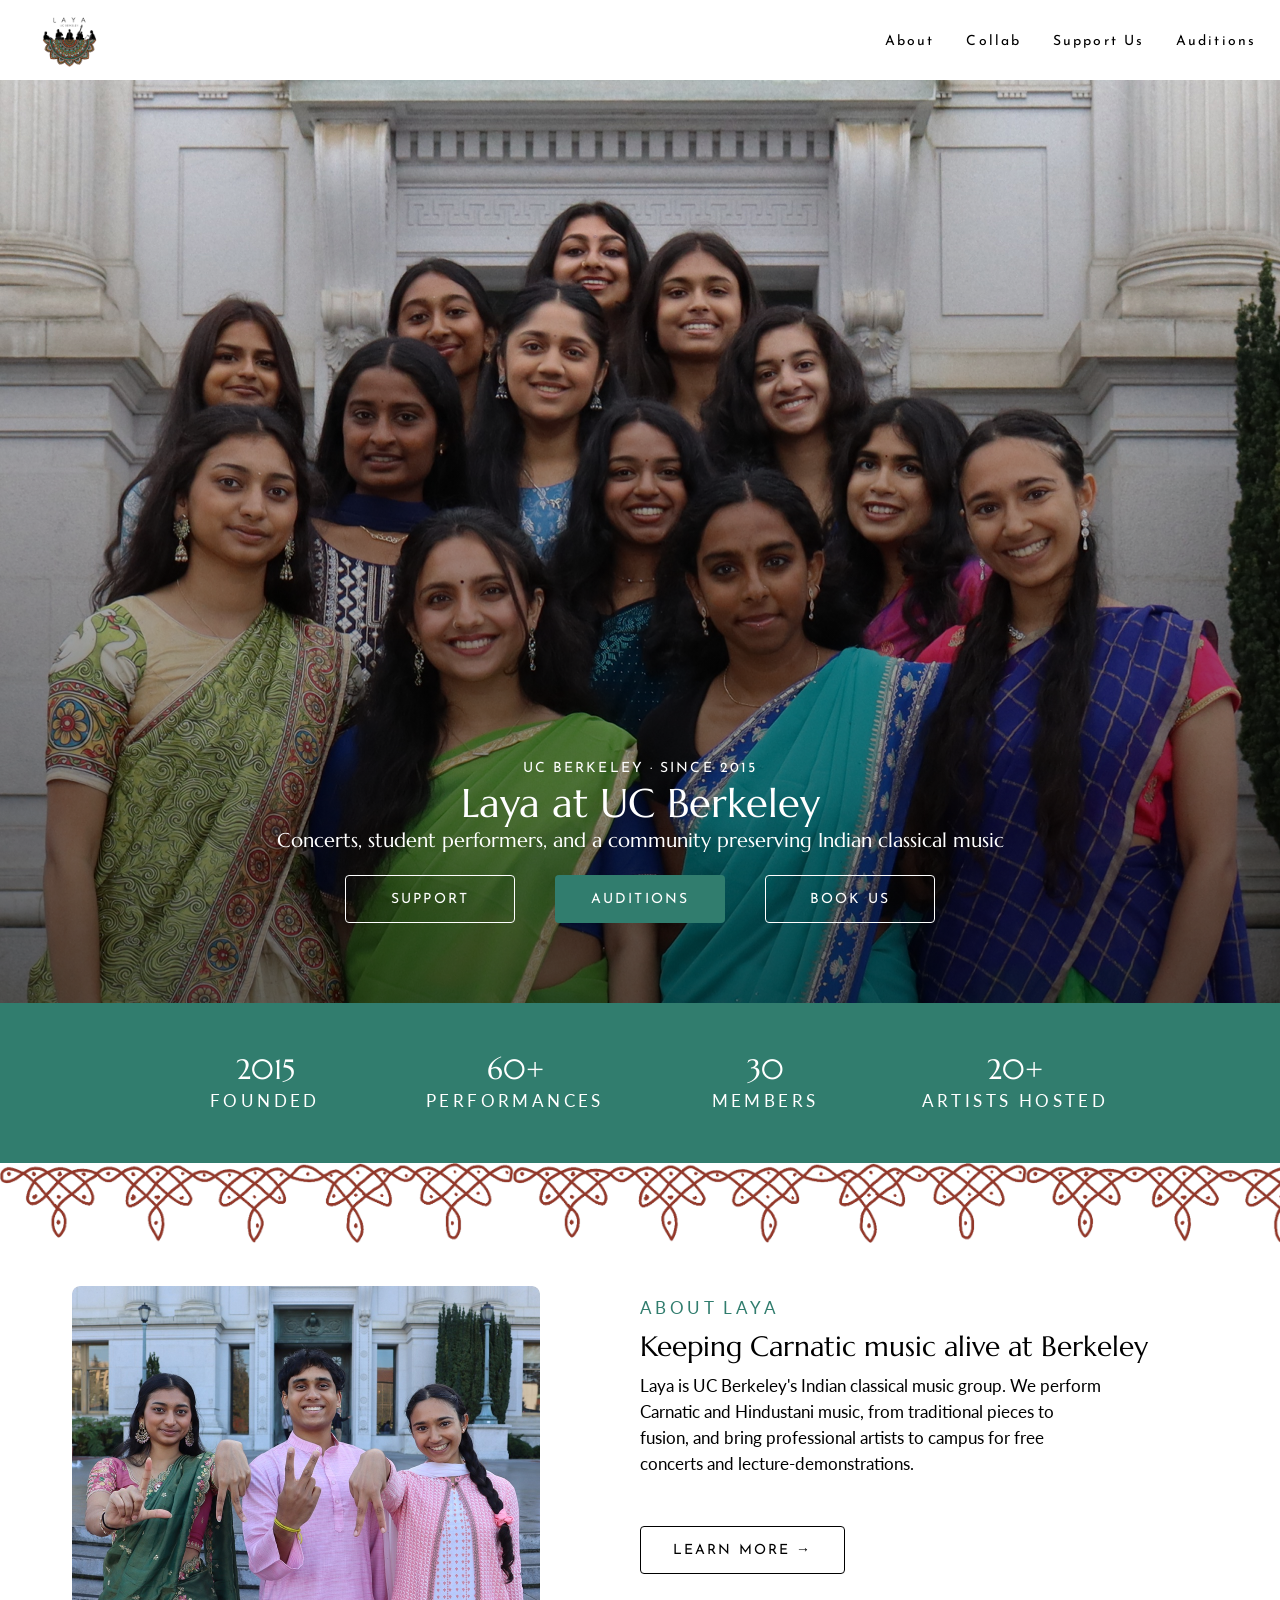
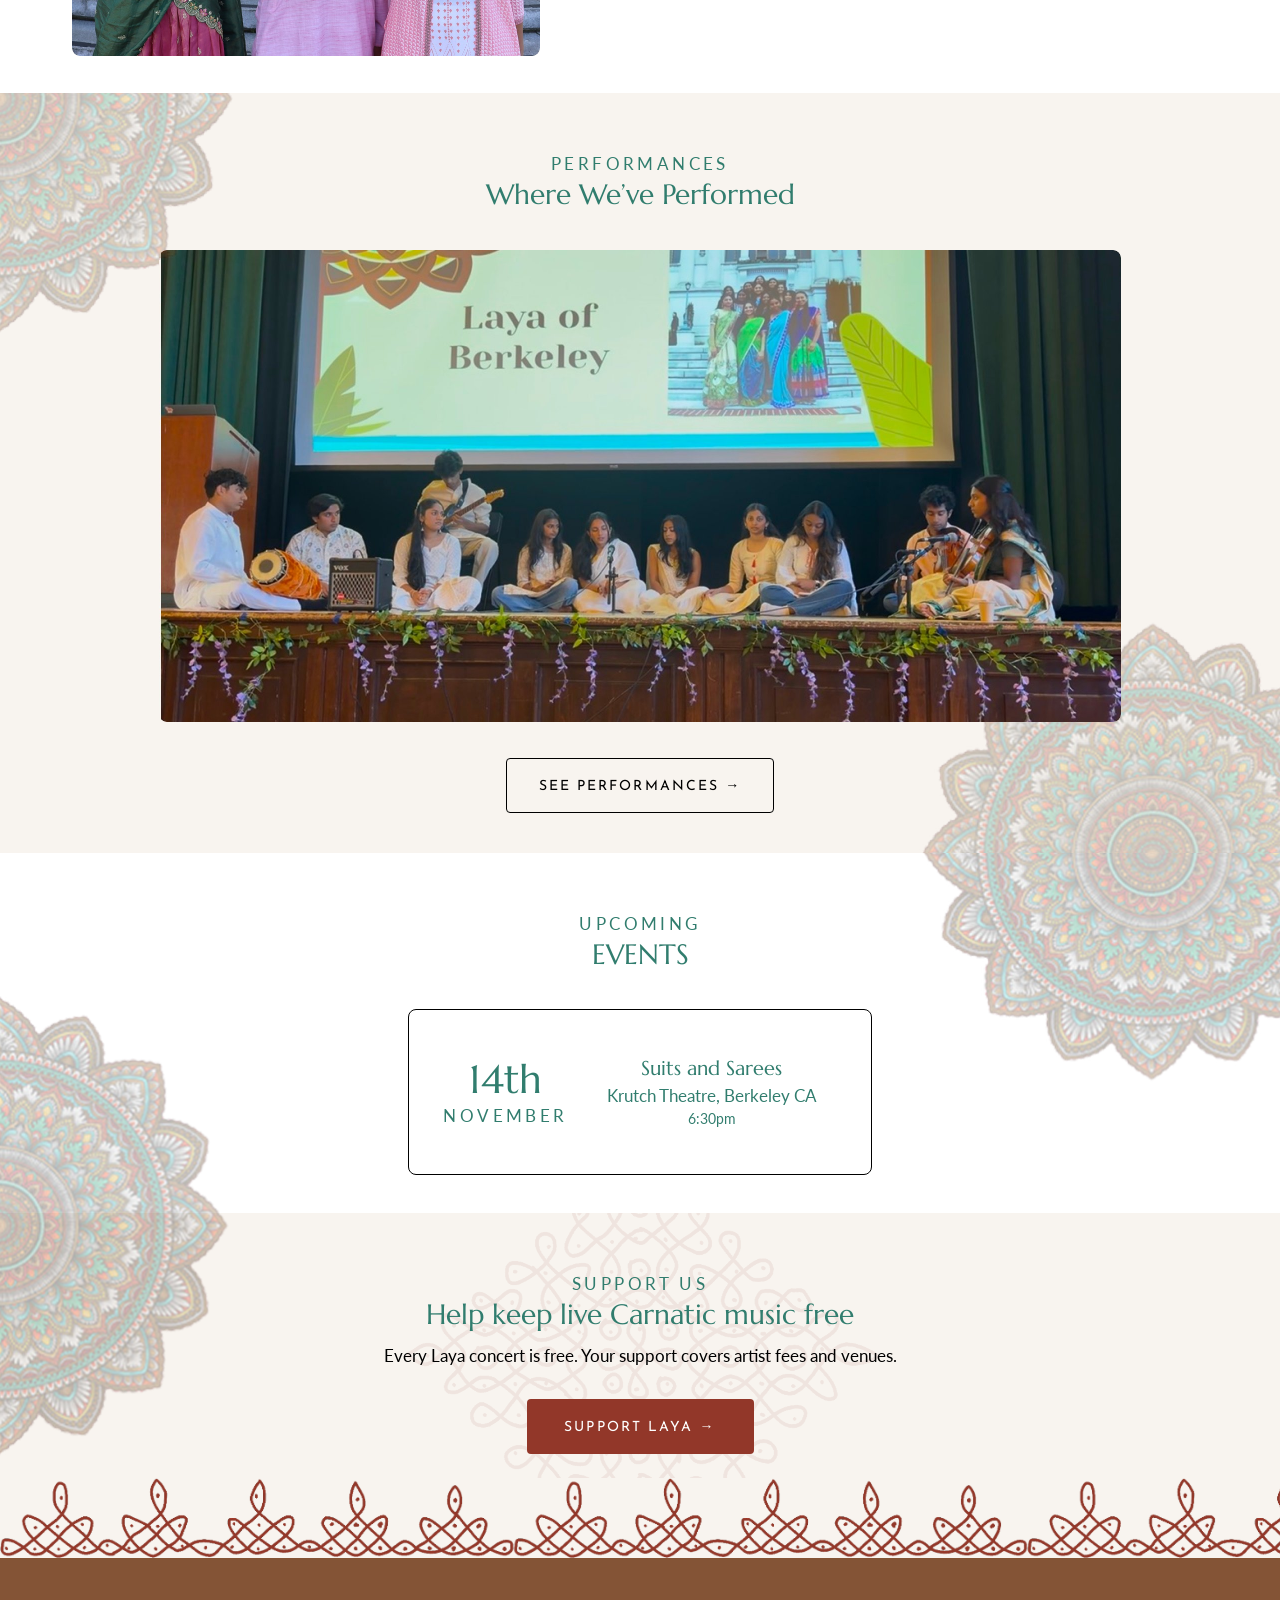
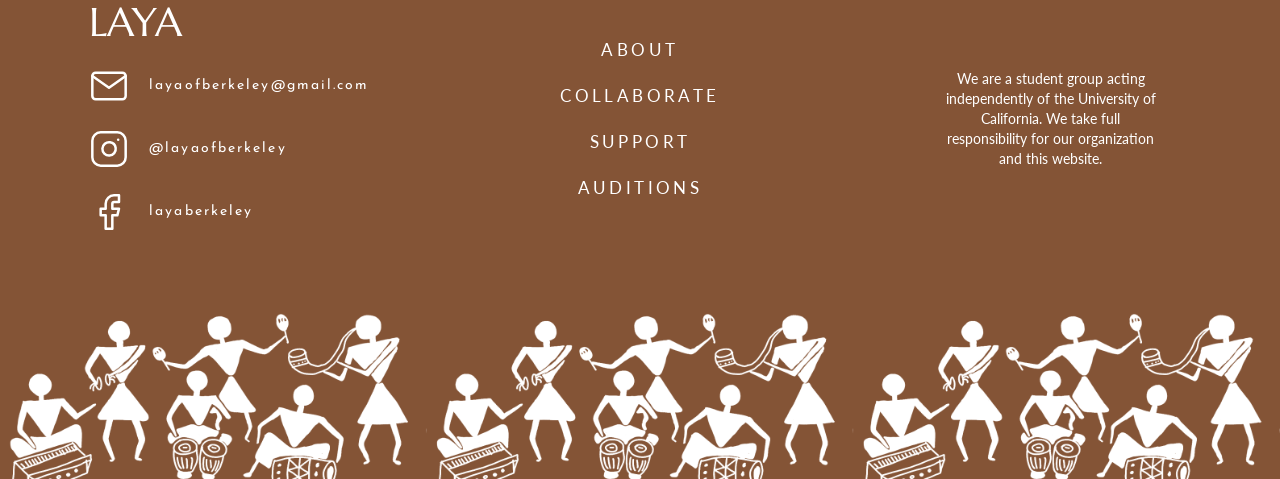
==== index.html @ 3cec7c17 "Laya website v1" ====
<!DOCTYPE html>
<html lang="en">
<head>
  <meta charset="UTF-8">
  <meta name="viewport" content="width=device-width, initial-scale=1">
  <title>Laya at UC Berkeley</title>
  <meta name="description" content="Laya is UC Berkeley's Indian classical music group: concerts, student performers, and a community preserving Carnatic and Hindustani music.">
  <link rel="icon" href="images/logo.png">

  <link rel="preconnect" href="https://fonts.googleapis.com">
  <link rel="preconnect" href="https://fonts.gstatic.com" crossorigin>
  <link href="https://fonts.googleapis.com/css2?family=Josefin+Sans:wght@400&family=Lato:wght@400&family=Marcellus&display=swap" rel="stylesheet">
  <link rel="stylesheet" href="styles.css">
</head>
<body>

  <!-- ===== Nav (shared) ===== -->
  <header class="site-nav">
    <nav class="site-nav__inner container" aria-label="Main">
      <a class="site-nav__logo" href="index.html">
        <img src="images/logo.png" alt="Laya, UC Berkeley — home" width="70" height="70">
      </a>

      <button class="site-nav__toggle" type="button" aria-expanded="false" aria-controls="site-nav-links" aria-label="Menu">
        <span class="site-nav__toggle-bar"></span>
        <span class="site-nav__toggle-bar"></span>
        <span class="site-nav__toggle-bar"></span>
      </button>

      <ul class="site-nav__links" id="site-nav-links">
        <li><a href="about.html">About</a></li>
        <li><a href="collaborate.html">Collab</a></li>
        <li><a href="support.html">Support Us</a></li>
        <li><a href="about.html#auditions">Auditions</a></li>
      </ul>
    </nav>
  </header>

  <main>
    <!-- ===== Hero ===== -->
    <section class="hero">
      <img class="hero__image" src="images/hero.jpg" alt="Laya members in saris standing together on the steps of a Berkeley campus building" width="2558" height="1846">
      <div class="hero__content">
        <p class="eyebrow">UC Berkeley &middot; Since 2015</p>
        <h1 class="h1">Laya at UC Berkeley</h1>
        <p class="subheading">Concerts, student performers, and a community preserving Indian classical music</p>
        <div class="hero__actions">
          <a class="btn btn--outline-light" href="support.html">Support</a>
          <a class="btn btn--teal" href="about.html#auditions">Auditions</a>
          <a class="btn btn--outline-light" href="collaborate.html#bookings">Book Us</a>
        </div>
      </div>
    </section>

    <!-- ===== Stats ===== -->
    <section class="stats" aria-label="Laya in numbers">
      <ul class="stats__list container">
        <li><span class="stats__number">2015</span><span class="stats__label">FOUNDED</span></li>
        <li><span class="stats__number">60+</span><span class="stats__label">PERFORMANCES</span></li>
        <li><span class="stats__number">30</span><span class="stats__label">MEMBERS</span></li>
        <li><span class="stats__number">20+</span><span class="stats__label">ARTISTS HOSTED</span></li>
      </ul>
    </section>

    <div class="kolam-strip kolam-strip--on-white" aria-hidden="true"></div>

    <!-- ===== About ===== -->
    <section class="about">
      <div class="about__inner container">
        <img class="about__image" src="images/about-laya.jpg" alt="Three Laya members smiling and making the Cal Bears hand sign in front of a campus building" width="936" height="740">
        <div class="about__text">
          <p class="label">About Laya</p>
          <h2 class="h2">Keeping Carnatic music alive at Berkeley</h2>
          <p class="body">Laya is UC Berkeley's Indian classical music group. We perform Carnatic and Hindustani music, from traditional pieces to fusion, and bring professional artists to campus for free concerts and lecture-demonstrations.</p>
          <a class="btn btn--outline-dark" href="about.html">Learn more &rarr;</a>
        </div>
      </div>
    </section>

    <!-- ===== Performances ===== -->
    <section class="performances">
      <img class="mandala mandala--top-left" src="images/mandala-half.png" alt="" aria-hidden="true">
      <img class="mandala mandala--flat-bottom mandala--bottom-right" src="images/mandala-half.png" alt="" aria-hidden="true">
      <div class="performances__inner container">
        <div class="section-heading">
          <p class="label">Performances</p>
          <h2 class="h2">Where We&rsquo;ve Performed</h2>
        </div>
        <img class="performances__image" src="images/performance.jpg" alt="Laya musicians performing on stage under a projected &ldquo;Laya of Berkeley&rdquo; slide" width="1924" height="944">
        <a class="btn btn--lg btn--outline-dark" href="collaborate.html#past-performances">See performances &rarr;</a>
      </div>
    </section>

    <div class="events-support">
      <!-- ===== Upcoming events ===== -->
      <section class="events">
        <img class="mandala mandala--flat-top" src="images/mandala-half.png" alt="" aria-hidden="true">
        <div class="events__inner container">
          <div class="section-heading">
            <p class="label">Upcoming</p>
            <h2 class="h2">EVENTS</h2>
          </div>

          <article class="event-card">
            <p class="event-card__date">
              <span class="h1">14th</span>
              <span class="label">November</span>
            </p>
            <div class="event-card__details">
              <h3 class="subheading">Suits and Sarees</h3>
              <p class="body">Krutch Theatre, Berkeley CA</p>
              <p class="small">6:30pm</p>
            </div>
          </article>
        </div>
      </section>

      <!-- ===== Support ===== -->
      <section class="support">
        <img class="kolam-bg" src="images/kolam-diamond.png" alt="" aria-hidden="true">
        <div class="support__inner container">
          <div class="section-heading">
            <p class="label">Support us</p>
            <h2 class="h2">Help keep live Carnatic music free</h2>
          </div>
          <p class="body">Every Laya concert is free. Your support covers artist fees and venues.</p>
          <a class="btn btn--lg btn--brick" href="support.html">Support Laya &rarr;</a>
        </div>
      </section>

      <img class="mandala" src="images/mandala-half.png" alt="" aria-hidden="true">
    </div>
  </main>

  <div class="kolam-strip kolam-strip--up" aria-hidden="true"></div>

  <!-- ===== Footer (shared) ===== -->
  <footer class="site-footer">
    <div class="site-footer__inner container">
      <div class="site-footer__brand-block">
        <p class="site-footer__brand">LAYA</p>
        <ul class="site-footer__contact">
          <li>
            <a href="mailto:layaofberkeley@gmail.com">
              <svg viewBox="0 0 24 24" fill="none" stroke="currentColor" stroke-width="1.5" stroke-linecap="round" stroke-linejoin="round" aria-hidden="true">
                <path d="M4 4h16c1.1 0 2 .9 2 2v12c0 1.1-.9 2-2 2H4c-1.1 0-2-.9-2-2V6c0-1.1.9-2 2-2z"/>
                <polyline points="22,6 12,13 2,6"/>
              </svg>
              <span>layaofberkeley@gmail.com</span>
            </a>
          </li>
          <li>
            <a href="https://www.instagram.com/layaofberkeley" target="_blank" rel="noopener">
              <svg viewBox="0 0 24 24" fill="none" stroke="currentColor" stroke-width="1.5" stroke-linecap="round" stroke-linejoin="round" aria-hidden="true">
                <rect x="2" y="2" width="20" height="20" rx="5" ry="5"/>
                <path d="M16 11.37A4 4 0 1 1 12.63 8 4 4 0 0 1 16 11.37z"/>
                <line x1="17.5" y1="6.5" x2="17.51" y2="6.5"/>
              </svg>
              <span>@layaofberkeley</span>
            </a>
          </li>
          <li>
            <a href="https://www.facebook.com/layaberkeley" target="_blank" rel="noopener">
              <svg viewBox="0 0 24 24" fill="none" stroke="currentColor" stroke-width="1.5" stroke-linecap="round" stroke-linejoin="round" aria-hidden="true">
                <path d="M18 2h-3a5 5 0 0 0-5 5v3H7v4h3v8h4v-8h3l1-4h-4V7a1 1 0 0 1 1-1h3z"/>
              </svg>
              <span>layaberkeley</span>
            </a>
          </li>
        </ul>
      </div>

      <nav aria-label="Footer">
        <ul class="site-footer__links">
          <li><a href="about.html">About</a></li>
          <li><a href="collaborate.html">Collaborate</a></li>
          <li><a href="support.html">Support</a></li>
          <li><a href="about.html#auditions">Auditions</a></li>
        </ul>
      </nav>

      <p class="site-footer__disclaimer small">We are a student group acting independently of the University of California. We take full responsibility for our organization and this website.</p>
    </div>
    <div class="site-footer__art" aria-hidden="true"></div>
  </footer>

  <script src="nav.js"></script>
</body>
</html>
---- styles.css ----
/* ==========================================================================
   Laya at UC Berkeley — shared styles
   Sections 1–6 are shared across pages (tokens, base, type, buttons, nav,
   footer). Section 7 onward is Home-page specific.
   ========================================================================== */

/* 1. Tokens ---------------------------------------------------------------- */
:root {
  --black: #000000;
  --white: #ffffff;
  --teal: #317d6e;       /* Mandala Teal */
  --brick: #923729;      /* Brick Red */
  --brown: #3f1f15;      /* Deep Brown */
  --copper: #845436;     /* Copper */
  --off-white: #f8f4ef;  /* Off-white */

  --font-heading: "Marcellus", Georgia, serif;
  --font-ui: "Josefin Sans", "Helvetica Neue", Arial, sans-serif;
  --font-body: "Lato", "Helvetica Neue", Arial, sans-serif;
  /* The Figma "Label" style (ABOUT LAYA, PERFORMANCES…) is set in Lato.
     Swap to var(--font-ui) here to use Josefin Sans for labels instead. */
  --font-label: var(--font-body);

  --page-width: 1280px;
  --nav-height: 80px;
  --radius-sm: 4px;
  --radius-md: 8px;
}

/* 2. Base ------------------------------------------------------------------ */
*,
*::before,
*::after {
  box-sizing: border-box;
}

html {
  -webkit-text-size-adjust: 100%;
}

body {
  margin: 0;
  background: var(--off-white);
  color: var(--black);
  font-family: var(--font-body);
  font-size: 17px;
  line-height: 26px;
  -webkit-font-smoothing: antialiased;
}

img {
  display: block;
  max-width: 100%;
}

a {
  color: inherit;
  text-decoration: none;
}

h1,
h2,
h3,
p {
  margin: 0;
}

.container {
  width: 100%;
  max-width: var(--page-width);
  margin-inline: auto;
}

.visually-hidden {
  position: absolute;
  width: 1px;
  height: 1px;
  overflow: hidden;
  clip: rect(0 0 0 0);
  white-space: nowrap;
}

[id] {
  scroll-margin-top: var(--nav-height);
}

:focus-visible {
  outline: 2px solid var(--teal);
  outline-offset: 3px;
}

/* 3. Type ------------------------------------------------------------------ */
.h1 {
  font-family: var(--font-heading);
  font-weight: 400;
  font-size: 40px;
  line-height: 48px;
}

.h2 {
  font-family: var(--font-heading);
  font-weight: 400;
  font-size: 28px;
  line-height: 36px;
}

.subheading {
  font-family: var(--font-heading);
  font-weight: 400;
  font-size: 20px;
  line-height: 28px;
}

.label {
  font-family: var(--font-label);
  font-size: 17px;
  line-height: 26px;
  letter-spacing: 0.2em;
  text-transform: uppercase;
}

.eyebrow {
  font-family: var(--font-ui);
  font-size: 14px;
  line-height: 20px;
  letter-spacing: 0.15em;
  text-transform: uppercase;
}

.body {
  font-family: var(--font-body);
  font-size: 17px;
  line-height: 26px;
}

.small {
  font-family: var(--font-body);
  font-size: 14px;
  line-height: 20px;
}

.text-teal { color: var(--teal); }
.text-white { color: var(--white); }

/* Centered section heading: label + h2 */
.section-heading {
  text-align: center;
  color: var(--teal);
}

/* 4. Buttons --------------------------------------------------------------- */
.btn {
  display: inline-flex;
  align-items: center;
  justify-content: center;
  min-width: 170px;
  min-height: 48px;
  padding: 14px 32px 12px; /* Josefin sits high; nudge down to look centred */
  border: 1px solid transparent;
  border-radius: var(--radius-sm);
  font-family: var(--font-ui);
  font-size: 14px;
  line-height: 20px;
  letter-spacing: 0.15em;
  text-transform: uppercase;
  white-space: nowrap;
  cursor: pointer;
  transition: background-color 0.2s ease, color 0.2s ease, border-color 0.2s ease;
}

.btn--lg {
  min-width: 227px;
  min-height: 55px;
}

.btn--teal {
  background: var(--teal);
  color: var(--white);
}
.btn--teal:hover { background: #276659; }

.btn--brick {
  background: var(--brick);
  color: var(--white);
}
.btn--brick:hover { background: #7a2d21; }

.btn--outline-light {
  border-color: var(--white);
  color: var(--white);
}
.btn--outline-light:hover {
  background: var(--white);
  color: var(--black);
}

.btn--outline-dark {
  border-color: var(--black);
  color: var(--black);
}
.btn--outline-dark:hover {
  background: var(--black);
  color: var(--white);
}

/* 5. Nav ------------------------------------------------------------------- */
.site-nav {
  position: sticky;
  top: 0;
  z-index: 50;
  background: var(--white);
}

.site-nav__inner {
  display: flex;
  align-items: center;
  justify-content: space-between;
  height: var(--nav-height);
  padding: 0 24px 0 32px;
}

.site-nav__logo img {
  width: 70px;
  height: 70px;
  object-fit: contain;
}

.site-nav__links {
  display: flex;
  align-items: center;
  gap: 32px;
  margin: 0;
  padding: 0;
  list-style: none;
}

.site-nav__links a {
  display: inline-block;
  padding: 4px 0 2px;
  border-bottom: 1px solid transparent;
  font-family: var(--font-ui);
  font-size: 14px;
  line-height: 20px;
  letter-spacing: 0.15em;
  color: var(--black);
  transition: border-color 0.2s ease, color 0.2s ease;
}

.site-nav__links a:hover,
.site-nav__links a[aria-current="page"] {
  border-bottom-color: currentColor;
}

.site-nav__toggle {
  display: none;
  width: 44px;
  height: 44px;
  padding: 0;
  border: 0;
  background: none;
  cursor: pointer;
}

.site-nav__toggle-bar {
  display: block;
  width: 24px;
  height: 2px;
  margin: 5px auto;
  background: var(--black);
  transition: transform 0.2s ease, opacity 0.2s ease;
}

.site-nav__toggle[aria-expanded="true"] .site-nav__toggle-bar:nth-child(1) {
  transform: translateY(7px) rotate(45deg);
}
.site-nav__toggle[aria-expanded="true"] .site-nav__toggle-bar:nth-child(2) {
  opacity: 0;
}
.site-nav__toggle[aria-expanded="true"] .site-nav__toggle-bar:nth-child(3) {
  transform: translateY(-7px) rotate(-45deg);
}

@media (max-width: 767px) {
  .site-nav__inner {
    height: 64px;
    padding: 0 12px 0 16px;
  }

  .site-nav__logo img {
    width: 56px;
    height: 56px;
  }

  .site-nav__toggle {
    display: block;
  }

  .site-nav__links {
    display: none;
    position: absolute;
    top: 100%;
    left: 0;
    right: 0;
    flex-direction: column;
    align-items: stretch;
    gap: 0;
    padding: 8px 0 16px;
    background: var(--white);
    box-shadow: 0 8px 16px rgba(0, 0, 0, 0.08);
  }

  .site-nav__links.is-open {
    display: flex;
  }

  .site-nav__links a {
    display: block;
    padding: 14px 24px 12px;
    border-bottom: 0;
    font-size: 15px;
  }
}

/* 6. Footer ---------------------------------------------------------------- */
.site-footer {
  background: var(--copper);
  color: var(--white);
  overflow: hidden;
}

.site-footer__inner {
  display: grid;
  grid-template-columns: repeat(3, minmax(0, 1fr));
  align-items: center;
  justify-items: center;
  column-gap: 48px;
  padding: 40px 48px 24px;
}

/* Brand block: LAYA + contact rows, kept left-aligned inside so the icons
   line up, and centred as a unit in its column. */
.site-footer__brand-block {
  display: flex;
  flex-direction: column;
  align-items: flex-start;
}

.site-footer__brand {
  font-family: var(--font-heading);
  font-size: 40px;
  line-height: 48px;
}

.site-footer__contact {
  margin: 20px 0 0;
  padding: 0;
  list-style: none;
}

.site-footer__contact li + li {
  margin-top: 16px;
}

.site-footer__contact a {
  display: inline-flex;
  align-items: center;
  gap: 20px;
  font-family: var(--font-ui);
  font-size: 14px;
  line-height: 20px;
  letter-spacing: 0.15em;
}

.site-footer__contact a:hover span {
  text-decoration: underline;
  text-underline-offset: 4px;
}

.site-footer__contact svg {
  flex: none;
  width: 40px;
  height: 40px;
}

.site-footer__links {
  margin: 0;
  padding: 0;
  list-style: none;
  text-align: center;
}

.site-footer__links li + li {
  margin-top: 20px;
}

.site-footer__links a {
  font-family: var(--font-label);
  font-size: 17px;
  line-height: 26px;
  letter-spacing: 0.2em;
  text-transform: uppercase;
}

.site-footer__links a:hover {
  text-decoration: underline;
  text-underline-offset: 4px;
}

.site-footer__disclaimer {
  max-width: 220px;
  text-align: center;
}

/* Warli dancers: one complete copy of the artwork (blank margins on both
   sides), repeated edge to edge. "round" fits a whole number of copies
   across any screen width and scales them evenly (aspect ratio kept), so no
   dancer is ever cut off at the sides. */
.site-footer__art {
  height: 216px;
  background-image: url("images/footer-warli.png");
  background-repeat: round no-repeat;
  background-position: left bottom;
  background-size: 427px auto;
}

@media (max-width: 1023px) {
  .site-footer__inner {
    column-gap: 24px;
    padding: 40px 24px 24px;
  }
}

@media (max-width: 767px) {
  .site-footer__inner {
    grid-template-columns: 1fr;
    row-gap: 32px;
    padding: 40px 24px 16px;
  }

  .site-footer__brand-block {
    align-items: center;
  }

  .site-footer__brand {
    text-align: center;
  }

  .site-footer__contact svg {
    width: 32px;
    height: 32px;
  }

  .site-footer__links li + li {
    margin-top: 12px;
  }

  .site-footer__art {
    height: 120px;
    background-size: 260px auto;
  }
}

/* ==========================================================================
   7. Home page
   ========================================================================== */

/* Repeating kolam border strip (shared). kolam-border.png is
   kolam-border-right.png with only its transparent margins trimmed so the
   pattern tiles without gaps. */
.kolam-strip {
  height: 80px;
  background: url("images/kolam-border.png") repeat-x left top / auto 80px;
}
.kolam-strip--on-white { background-color: var(--white); }

/* Above the footer: the upward-pointing version, resting on the footer.
   kolam-border-up.png is kolam-border-support.png with only its
   transparent margins trimmed. */
.kolam-strip--up {
  background-image: url("images/kolam-border-up.png");
  background-position: left bottom;
}

/* Large faint kolam centred behind a section's text (shared). The image has
   30% opacity baked in, so 0.267 gives the requested 8%. */
.kolam-bg {
  position: absolute;
  z-index: 0;
  top: 50%;
  left: 50%;
  width: 600px;
  max-width: none;
  height: auto;
  opacity: 0.267;
  transform: translate(-50%, -50%);
  pointer-events: none;
  user-select: none;
}

/* Decorative mandala (shared by every page). The source image is the right
   half of a mandala (flat edge on its left) with 30% opacity baked in. */
.mandala {
  position: absolute;
  z-index: 0;
  width: 294px;
  height: auto;
  pointer-events: none;
  user-select: none;
}
.mandala--flat-top { transform: rotate(90deg); }
.mandala--flat-bottom { transform: rotate(-90deg); }

/* Hero */
.hero {
  position: relative;
  display: flex;
  align-items: flex-end;
  min-height: 923px;
  padding: 0 24px 80px;
  color: var(--white);
  text-align: center;
  isolation: isolate;
}

.hero__image {
  position: absolute;
  inset: 0;
  z-index: -2;
  width: 100%;
  height: 100%;
  object-fit: cover;
  object-position: center 30%;
}

.hero::before {
  content: "";
  position: absolute;
  inset: 0;
  z-index: -1;
  background: linear-gradient(to bottom, rgba(0, 0, 0, 0) 0%, rgba(0, 0, 0, 0.6) 100%);
}

.hero__content {
  width: 100%;
}

.hero__actions {
  display: flex;
  flex-wrap: wrap;
  justify-content: center;
  gap: 16px 40px;
  margin-top: 20px;
}

/* Stats band */
.stats {
  background: var(--teal);
  color: var(--white);
}

.stats__list {
  display: grid;
  grid-template-columns: repeat(4, 250px);
  justify-content: center;
  margin: 0 auto;
  padding: 49px 0;
  list-style: none;
  text-align: center;
}

.stats__number {
  display: block;
  font-family: var(--font-heading);
  font-size: 28px;
  line-height: 36px;
}

.stats__label {
  display: block;
  font-family: var(--font-label);
  font-size: 17px;
  line-height: 26px;
  letter-spacing: 0.2em;
}

/* Kolam border that hangs below the stats band. Positions are the Figma
   coordinates expressed as a share of the 1280px frame. */
.kolam-row {
  position: relative;
  z-index: 1;
  max-width: var(--page-width);
  height: 0;
  margin-inline: auto;
  pointer-events: none;
}

.kolam-row img {
  position: absolute;
  top: calc(-64 / 1280 * min(100vw, 1280px));
  height: auto;
}

.kolam-row__left {
  left: 0;
  width: calc(621 / 1280 * 100%);
}

.kolam-row__right {
  left: calc(451 / 1280 * 100%);
  width: calc(753 / 1280 * 100%);
}

/* About */
.about {
  background: var(--white);
}

.about__inner {
  display: grid;
  grid-template-columns: 468px 519px;
  column-gap: 100px;
  align-items: start;
  padding: 43px 72px 37px;
}

.about__image {
  width: 468px;
  height: 370px;
  border-radius: var(--radius-md);
  object-fit: cover;
}

.about__text {
  display: flex;
  flex-direction: column;
  align-items: flex-start;
  gap: 8px;
  padding-top: 9px;
}

.about__text .label {
  color: var(--teal);
}

.about__text .body {
  max-width: 466px;
  min-height: 145px;
}

/* Performances */
.performances {
  position: relative;
  overflow: hidden;
  background: var(--off-white);
}

.performances__inner {
  position: relative;
  z-index: 1;
  display: flex;
  flex-direction: column;
  align-items: center;
  padding: 58px 24px 40px;
}

.performances__image {
  width: 962px;
  max-width: 100%;
  height: auto;
  aspect-ratio: 962 / 472;
  margin-top: 37px;
  border-radius: var(--radius-md);
  object-fit: cover;
}

.performances .btn {
  margin-top: 36px;
}

.performances .mandala {
  width: 300px;
  opacity: 0.833; /* 30% baked in × 0.833 ≈ 25% */
}

.performances .mandala--top-left {
  top: -256px;
  left: 0;
}

/* Half mandala resting on the section's bottom edge (as in the design);
   it lines up with the one at the top of Upcoming Events. */
.performances .mandala--bottom-right {
  bottom: -132px;
  right: max(-40px, calc((100vw - var(--page-width)) / 2 - 40px));
}

/* Events + Support share a wrapper so one mandala can span both. */
.events-support {
  position: relative;
  overflow: hidden;
}

.events-support > .mandala {
  top: 116px;
  left: 0;
}

.events {
  position: relative;
  overflow: hidden;
  background: var(--white);
}

.events__inner {
  position: relative;
  z-index: 1;
  padding: 58px 24px 38px;
}

.events .mandala--flat-top {
  top: -127px;
  right: max(-2px, calc((100vw - var(--page-width)) / 2 - 2px));
}

/* Event card (shared: Home + Collaborate) */
.event-card {
  display: grid;
  grid-template-columns: 193px 1fr;
  align-items: center;
  max-width: 464px;
  min-height: 166px;
  margin: 36px auto 0;
  padding: 0 50px 0 0;
  border: 1px solid var(--black);
  border-radius: var(--radius-md);
  background: var(--white);
  color: var(--teal);
  text-align: center;
}

.event-card__date .h1 {
  display: block;
}

.event-card__date .label {
  display: block;
}

.event-card__details {
  display: flex;
  flex-direction: column;
}

/* Support */
.support {
  position: relative;
  overflow: hidden;
}

.support__inner {
  position: relative;
  z-index: 1;
  padding: 58px 24px 24px;
  text-align: center;
}

.support__inner .body {
  margin-top: 10px;
}

.support .btn {
  margin-top: 30px;
}


/* Home — tablet */
@media (max-width: 1100px) {
  .about__inner {
    grid-template-columns: minmax(0, 468px) minmax(0, 519px);
    column-gap: 48px;
    justify-content: center;
    padding: 110px 32px 48px;
  }

  .about__image {
    width: 100%;
    height: auto;
    aspect-ratio: 468 / 370;
  }

  .stats__list {
    grid-template-columns: repeat(4, 1fr);
    padding-inline: 24px;
  }
}

/* Home — mobile */
@media (max-width: 767px) {
  .kolam-strip {
    height: 56px;
    background-size: auto 56px;
  }

  .h1 {
    font-size: 32px;
    line-height: 40px;
  }

  .h2 {
    font-size: 24px;
    line-height: 32px;
  }

  .subheading {
    font-size: 17px;
    line-height: 24px;
  }

  .label {
    font-size: 15px;
    letter-spacing: 0.16em;
  }

  .mandala {
    width: 180px;
  }

  .hero {
    min-height: min(calc(100svh - 64px), 680px);
    padding-bottom: 48px;
  }

  .hero__actions {
    flex-direction: column;
    align-items: center;
    gap: 12px;
    margin-top: 24px;
  }

  .hero__actions .btn {
    width: 220px;
  }

  .stats__list {
    grid-template-columns: repeat(2, 1fr);
    row-gap: 28px;
    padding: 36px 16px;
  }

  .stats__label {
    font-size: 14px;
    letter-spacing: 0.15em;
  }

  .about__inner {
    grid-template-columns: 1fr;
    row-gap: 32px;
    padding: 72px 24px 56px;
  }

  .about__text .body {
    min-height: 0;
    margin-bottom: 16px;
  }

  .performances__inner {
    padding: 48px 16px 40px;
  }

  .performances__image {
    margin-top: 28px;
  }

  .performances .mandala { width: 180px; }
  .performances .mandala--top-left { top: -160px; }
  .performances .mandala--bottom-right { bottom: -78px; right: -24px; }

  .events__inner {
    padding: 48px 16px 40px;
  }

  .events .mandala--flat-top { top: -78px; right: -10px; }
  .events-support > .mandala { top: 200px; }

  .event-card {
    grid-template-columns: 1fr;
    row-gap: 16px;
    padding: 28px 20px;
  }

  .support__inner {
    padding: 48px 20px 24px;
  }

}

/* ==========================================================================
   8. Shared components used by the inner pages
   ========================================================================== */

/* Photos with rounded corners */
.photo {
  display: block;
  width: 100%;
  height: auto;
  border-radius: var(--radius-md);
  object-fit: cover;
}

/* Kolam diamond motif. The image has 30% opacity baked in, so the
   opacity values below are relative to that (0.5 ≈ 15%, 0.33 ≈ 10%). */
.kolam-diamond {
  position: absolute;
  z-index: 0;
  width: 484px;
  max-width: none;
  height: auto;
  pointer-events: none;
  user-select: none;
}
.kolam-diamond--20 { opacity: 0.67; }
.kolam-diamond--15 { opacity: 0.5; }
.kolam-diamond--10 { opacity: 0.33; }

/* A row of hanging kolam (the same art used under the Home stats band) */
.kolam-border {
  position: absolute;
  z-index: 0;
  width: 742px;
  max-width: none;
  height: auto;
  pointer-events: none;
}

/* Deep-brown content card */
.brown-card {
  border-radius: var(--radius-md);
  background: var(--brown);
  color: var(--white);
  text-align: center;
}

/* Page intro header: teal label + black H1 + subheading, centred */
.page-intro {
  position: relative;
  overflow: hidden;
  background: var(--off-white);
  text-align: center;
}

.page-intro__inner {
  position: relative;
  z-index: 1;
}

.page-intro .label {
  color: var(--teal);
}

/* Section heading pair used on inner pages (teal label, black heading) */
.section-title {
  text-align: center;
}
.section-title .label {
  color: var(--teal);
}

/* Caption chip that sits on top of a photo */
.tag {
  position: absolute;
  z-index: 1;
  display: flex;
  flex-direction: column;
  justify-content: center;
  border-radius: var(--radius-md);
  background: var(--brown);
  color: var(--white);
  font-family: var(--font-label);
  letter-spacing: 0.2em;
  text-align: center;
  white-space: nowrap;
}
.tag--copper { background: var(--copper); }
.tag__title {
  font-size: 17px;
  line-height: 26px;
  text-transform: uppercase;
}
.tag__meta {
  font-size: 14px;
  line-height: 20px;
  letter-spacing: 0;
}

/* ==========================================================================
   9. About page
   ========================================================================== */

.about-intro {
  min-height: 360px;
}

.about-intro .page-intro__inner {
  padding: 92px 24px 60px;
}

.about-intro .mandala--about-top-left {
  top: -201px;
  left: -105px;
  width: 369px;
  transform: rotate(50.63deg);
}

.about-intro .mandala--about-bottom-right {
  top: 98px;
  right: max(14px, calc((100vw - var(--page-width)) / 2 + 14px));
  width: 239px;
}

/* What is Carnatic music? */
.carnatic {
  position: relative;
  overflow: hidden;
  background: var(--white);
}

.carnatic__inner {
  position: relative;
  display: grid;
  grid-template-columns: 447px 479px;
  column-gap: 126px;
  align-items: start;
  min-height: 360px;
  padding: 30px 24px 25px 112px;
}

.carnatic__text {
  position: relative;
  z-index: 1;
  padding-top: 43px;
}

.carnatic__text .h2 {
  margin-bottom: 22px;
  text-align: center;
}

.carnatic .kolam-diamond {
  top: 0;
  left: 123px;
  width: 365px;
}

.carnatic__image {
  position: relative;
  z-index: 1;
  width: 479px;
  aspect-ratio: 479 / 305;
  border-radius: 10px;
}

/* Our story */
.story {
  position: relative;
  overflow: hidden;
}

.story__inner {
  position: relative;
  padding: 29px 24px 19px 72px;
}

.story .label {
  color: var(--teal);
  text-align: center;
}

.story__grid {
  display: grid;
  grid-template-columns: 582px 476px;
  column-gap: 51px;
  align-items: start;
  margin-top: 54px;
}

.story__image {
  width: 582px;
  max-width: 100%;
  height: auto;
  margin-top: 18px;
  object-fit: cover;
}

.story__text {
  position: relative;
  z-index: 1;
  text-align: center;
}

.story__text .h2 {
  margin-bottom: 11px;
}

.story__text .body + .body {
  margin-top: 26px;
}

.story .kolam-diamond {
  top: -3px;
  left: 663px;
  width: 560px;
}

/* Meet the board */
.board {
  background: var(--white);
}

.board__inner {
  padding: 15px 24px 46px;
}

.board__list {
  display: grid;
  grid-template-columns: repeat(4, 264px);
  justify-content: center;
  column-gap: 39px;
  row-gap: 40px;
  margin: 26px 0 0;
  padding: 0;
  list-style: none;
  text-align: center;
}

.board__photo {
  width: 100%;
  height: 262px;
  border-radius: var(--radius-md);
  object-fit: cover;
}

.board__name {
  margin-top: 7px;
}

.board__role {
  margin-inline: -20px;
  color: var(--teal);
  text-transform: none;
}

/* Club culture */
.culture {
  position: relative;
  overflow: hidden;
}

.culture__inner {
  position: relative;
  height: 960px;
}

.culture .label {
  position: relative;
  z-index: 1;
  padding-top: 28px;
  color: var(--teal);
  text-align: center;
}

.culture__text {
  position: absolute;
  z-index: 1;
  top: 371px;
  left: 84px;
  width: 366px;
}

.culture__text .h2 {
  margin: 0 0 24px 71px;
}

.culture__photo {
  position: absolute;
  z-index: 1;
  border-radius: var(--radius-md);
  object-fit: cover;
}
.culture__photo--1 { left: 472px; top: 104px; width: 512px; height: 437px; }
.culture__photo--2 { left: 995px; top: 104px; width: 251px; height: 181px; }
.culture__photo--3 { left: 1003px; top: 309px; width: 238px; height: 227px; }
.culture__photo--4 { left: 472px; top: 554px; width: 469px; height: 377px; }
.culture__photo--5 { left: 967px; top: 554px; width: 274px; height: 365px; }

/* Kolam diamonds placed exactly as in the design: a row along the top,
   a faint one behind the text, and a lower row (bottom-left plus two behind
   the bottom photos; the last is doubled, as in Figma, for a stronger tone). */
.culture__kolams .kolam-diamond:nth-of-type(1) { left: -217px; top: -60px; }
.culture__kolams .kolam-diamond:nth-of-type(2) { left: 230px; top: -60px; }
.culture__kolams .kolam-diamond:nth-of-type(3) { left: 637px; top: -60px; }
.culture__kolams .kolam-diamond:nth-of-type(4) { left: 1004px; top: -60px; }
.culture__kolams .kolam-diamond:nth-of-type(5) { left: 10px; top: 241px; }
.culture__kolams .kolam-diamond:nth-of-type(6) { left: -237px; top: 536px; }
.culture__kolams .kolam-diamond:nth-of-type(7) { left: 208px; top: 536px; }
.culture__kolams .kolam-diamond:nth-of-type(8) { left: 692px; top: 536px; }
.culture__kolams .kolam-diamond:nth-of-type(9) { left: 692px; top: 536px; }

/* Auditions band */
.auditions-band {
  background: var(--brown);
  color: var(--white);
  text-align: center;
}

.auditions-band__inner {
  padding: 94px 24px 76px;
}

.auditions-band .btn {
  margin-top: 29px;
}

/* About — tablet */
@media (max-width: 1100px) {
  .carnatic__inner {
    grid-template-columns: minmax(0, 1fr) minmax(0, 1fr);
    column-gap: 48px;
    padding: 48px 32px;
  }

  .carnatic__image {
    width: 100%;
  }

  .story__inner {
    padding: 40px 32px 48px;
  }

  .story__grid {
    grid-template-columns: minmax(0, 1fr) minmax(0, 1fr);
    column-gap: 40px;
    margin-top: 32px;
  }

  .story__image {
    width: 100%;
  }

  .board__list {
    grid-template-columns: repeat(2, 264px);
  }

  .culture__inner {
    height: auto;
    padding: 0 32px 64px;
  }

  .culture__text {
    position: relative;
    top: auto;
    left: auto;
    width: auto;
    max-width: 560px;
    margin: 40px auto;
    text-align: center;
  }

  .culture__text .h2 {
    margin-left: 0;
  }

  .culture__gallery {
    position: relative;
    z-index: 1;
    display: grid;
    grid-template-columns: repeat(6, 1fr);
    gap: 16px;
  }

  .culture__photo {
    position: static;
    width: 100%;
    height: 280px;
  }
  .culture__photo--1,
  .culture__photo--4 { grid-column: span 4; }
  .culture__photo--2,
  .culture__photo--3,
  .culture__photo--5 { grid-column: span 2; }
  .culture__photo--1,
  .culture__photo--4 { width: 100%; }
  .culture__photo--3 { order: 1; }
  .culture__photo--5 { order: 2; }
  .culture__photo--4 { order: 3; }
  .culture__photo--2,
  .culture__photo--3,
  .culture__photo--5,
  .culture__photo--1,
  .culture__photo--4 { left: auto; top: auto; }
}

/* About — mobile */
@media (max-width: 767px) {
  .about-intro {
    min-height: 0;
  }

  .about-intro .page-intro__inner {
    padding: 72px 20px 64px;
  }

  .about-intro .mandala--about-top-left {
    top: -150px;
    left: -110px;
    width: 220px;
  }

  .about-intro .mandala--about-bottom-right {
    top: auto;
    bottom: -60px;
    right: 0;
    width: 140px;
  }

  .carnatic__inner,
  .story__grid {
    grid-template-columns: 1fr;
    row-gap: 28px;
  }

  .carnatic__inner {
    padding: 48px 20px;
  }

  .carnatic__text {
    padding-top: 0;
  }

  .carnatic .kolam-diamond {
    left: 50%;
    width: 280px;
    transform: translateX(-50%);
  }

  .story__inner {
    padding: 40px 20px 48px;
  }

  .story__image {
    margin-top: 0;
  }

  .story .kolam-diamond {
    left: auto;
    right: -120px;
    width: 360px;
  }

  .board__inner {
    padding: 40px 16px 56px;
  }

  .board__list {
    grid-template-columns: repeat(2, minmax(0, 1fr));
    column-gap: 16px;
    margin-top: 24px;
  }

  .board__photo {
    height: auto;
    aspect-ratio: 1;
  }

  .board__name {
    font-size: 20px;
    line-height: 28px;
  }

  .board__role {
    margin-inline: 0;
    font-size: 13px;
    line-height: 20px;
    letter-spacing: 0.12em;
  }

  .culture__inner {
    padding: 0 16px 48px;
  }

  .culture__text {
    margin: 32px auto;
  }

  .culture__gallery {
    grid-template-columns: repeat(2, 1fr);
    gap: 12px;
  }

  .culture__photo {
    height: 180px;
  }
  .culture__photo--1,
  .culture__photo--4 { grid-column: span 2; height: 240px; }
  .culture__photo--2,
  .culture__photo--3,
  .culture__photo--5 { grid-column: span 1; }

  .auditions-band__inner {
    padding: 64px 20px;
  }
}

/* ==========================================================================
   10. Collaborate page
   ========================================================================== */

.collab-hero {
  position: relative;
  display: flex;
  align-items: flex-end;
  min-height: 461px;
  overflow: hidden;
  color: var(--white);
  isolation: isolate;
}

.collab-hero__image {
  position: absolute;
  inset: 0;
  z-index: -2;
  width: 100%;
  height: 100%;
  object-fit: cover;
  object-position: center bottom;
}

.collab-hero::before {
  content: "";
  position: absolute;
  inset: 0;
  z-index: -1;
  background: linear-gradient(to bottom, rgba(0, 0, 0, 0) 0%, rgba(0, 0, 0, 0.8) 100%);
}

.collab-hero__content {
  padding: 0 24px 20px 27px;
}

.collab-hero .h1 { margin-top: -6px; }
.collab-hero .body { margin-top: -4px; }

.collab-hero__actions {
  display: flex;
  flex-wrap: wrap;
  gap: 12px 29px;
  margin-top: 8px;
}

.collab-hero__actions .btn--wide {
  min-width: 195px;
}

/* Trusted by */
.trusted {
  background: var(--off-white);
}

.trusted__inner {
  padding: 28px 71px 45px 26px;
}

.trusted .label {
  color: var(--teal);
  text-align: center;
}

.trusted__logos {
  display: flex;
  align-items: center;
  justify-content: space-between;
  gap: 24px;
  margin: 31px 0 0;
  padding: 0;
  list-style: none;
}

.trusted__logos img {
  width: 95px;
  height: 95px;
  object-fit: contain;
}

.trusted__logos .trusted__logo--wide {
  width: 135px;
  height: 56px;
}

/* Past performances */
.past {
  position: relative;
  overflow: hidden;
  background: var(--white);
}

.past__inner {
  position: relative;
  padding: 57px 24px 49px;
}

.past__intro {
  text-align: center;
}

.past__intro .label { color: var(--teal); }
.past__intro .h1 { margin-top: 0; }
.past__intro .h2 { margin-top: 14px; }

.past__grid {
  display: grid;
  grid-template-columns: 590px 582px;
  justify-content: center;
  column-gap: 29px;
  margin-top: 27px;
}

.past__col {
  display: flex;
  flex-direction: column;
}

.past__col--left { gap: 66px; }
.past__col--right { gap: 36px; }

.past__item {
  position: relative;
  margin: 0;
}

.past__item--onam { width: 571px; max-width: 100%; }
.past__item--hosted { width: 572px; max-width: 100%; margin-left: 6px; }
.past__item--ragathon { width: 590px; max-width: 100%; }
.past__item--suits { width: 582px; max-width: 100%; }

.past__item--onam .tag { left: 4.03%; top: 80.06%; min-width: 170px; min-height: 58px; padding: 4px 18px; text-align: left; }
.past__item--hosted .tag { left: 3.5%; top: 6.78%; min-width: 235px; min-height: 73px; padding: 4px 12px; }
.past__item--ragathon .tag { left: 47.63%; top: 83.3%; min-width: 267px; min-height: 57px; padding: 4px 12px; }
.past__item--suits .tag { left: 4.3%; top: 8.39%; min-width: 267px; min-height: 57px; padding: 4px 12px; }

.past__youtube {
  position: relative;
  display: grid;
  grid-template-columns: 663px 1fr;
  align-items: center;
  max-width: 1201px;
  margin: 28px auto 0;
}

.past__video {
  position: relative;
  display: block;
  border-radius: var(--radius-md);
  overflow: hidden;
}

.past__video img {
  transition: transform 0.3s ease;
}

.past__video:hover img {
  transform: scale(1.02);
}

.past__youtube-text {
  position: relative;
  z-index: 1;
  max-width: 516px;
  margin: 0 auto;
  text-align: center;
}

.past__youtube-text a:hover {
  color: var(--teal);
}

.past__youtube .kolam-diamond {
  top: -46px;
  left: 686px;
}

/* What we perform */
.styles {
  background: var(--off-white);
}

.styles__inner {
  padding: 9px 24px 49px;
}

.styles__list {
  display: grid;
  grid-template-columns: repeat(3, 357px);
  justify-content: center;
  gap: 24px 58px;
  margin: 23px 0 0;
  padding: 0;
  list-style: none;
}

.styles__card {
  min-height: 221px;
  padding: 30px 24px;
}

.styles__card .body {
  max-width: 220px;
  margin: 18px auto 0;
}

/* How booking works */
.bookings {
  position: relative;
  overflow: hidden;
  background: var(--white);
}

.bookings__inner {
  position: relative;
  z-index: 1;
  padding: 15px 24px 29px;
}

.bookings .section-title .h1 {
  margin-top: 16px;
}

.bookings .kolam-border--left { top: -61px; left: max(-198px, calc((100vw - var(--page-width)) / 2 - 198px)); }
.bookings .kolam-border--right { top: -61px; left: calc(50% + 91px); }

.steps {
  display: grid;
  grid-template-columns: repeat(3, 335px);
  justify-content: center;
  gap: 24px 59px;
  margin: 16px 0 0;
  padding: 0;
  list-style: none;
}

.step {
  position: relative;
  min-height: 396px;
  padding: 137px 24px 28px;
}

.step__number {
  position: absolute;
  top: 41px;
  left: 24px;
}

.step .subheading {
  max-width: 218px;
  margin: 13px auto 0;
}

.step .btn {
  position: absolute;
  bottom: 28px;
  left: 50%;
  transform: translateX(-50%);
}

.for-artists {
  position: relative;
  overflow: hidden;
  max-width: 1123px;
  min-height: 240px;
  margin: 30px auto 0;
  padding: 34px 24px 37px;
  border-radius: var(--radius-md);
  background: var(--teal);
  color: var(--white);
  text-align: center;
}

.for-artists > *:not(.mandala) {
  position: relative;
  z-index: 1;
}

.for-artists .body {
  max-width: 487px;
  margin: 4px auto 0;
}

.for-artists .btn {
  margin-top: 22px;
}

/* Two stacked copies of the 30% mandala ≈ the design's 50% */
.for-artists .mandala { width: 239px; }
.for-artists .mandala--flat-top { top: -103px; left: calc(50% + 240px); }
.for-artists .mandala--flat-bottom { top: -102px; left: 32px; }

/* Upcoming events (Collaborate layout) */
.upcoming {
  position: relative;
  overflow: hidden;
  background: var(--off-white);
}

/* Continuous kolam row across the top, edge to edge */
.upcoming__kolam {
  position: absolute;
  top: 0;
  left: 0;
  right: 0;
  z-index: 0;
}

.upcoming__inner {
  position: relative;
  z-index: 1;
  display: flex;
  align-items: center;
  gap: 121px;
  padding: 141px 24px 53px 267px;
}

.upcoming__heading {
  color: var(--teal);
  text-align: center;
}

.upcoming__heading span {
  display: block;
}

.upcoming__heading span + span {
  margin-top: 12px;
}

.upcoming .event-card {
  flex: 0 1 464px;
  margin: 0;
}

/* Collaborate — tablet */
@media (max-width: 1100px) {
  .trusted__inner {
    padding-inline: 32px;
  }

  .trusted__logos {
    flex-wrap: wrap;
    justify-content: center;
    gap: 24px 40px;
  }

  .past__grid {
    grid-template-columns: minmax(0, 1fr) minmax(0, 1fr);
    column-gap: 24px;
  }

  .past__col--left,
  .past__col--right { gap: 24px; }

  .past__item--hosted { margin-left: 0; }

  .past__youtube {
    grid-template-columns: minmax(0, 1.2fr) minmax(0, 1fr);
    gap: 24px;
  }

  .past__youtube .kolam-diamond {
    left: auto;
    right: -80px;
  }

  .styles__list,
  .steps {
    grid-template-columns: repeat(3, minmax(0, 1fr));
    column-gap: 20px;
  }

  .upcoming__inner {
    justify-content: center;
    gap: 64px;
    padding-left: 24px;
  }
}

/* Collaborate — mobile */
@media (max-width: 767px) {
  .collab-hero {
    min-height: 520px;
  }

  .collab-hero__content {
    padding: 0 20px 28px;
  }

  .collab-hero .h1 { margin-top: 4px; }
  .collab-hero .body { margin-top: 8px; }

  .collab-hero__actions {
    gap: 12px;
    margin-top: 20px;
  }

  .trusted__inner {
    padding: 32px 16px 40px;
  }

  .trusted__logos {
    gap: 20px 28px;
  }

  .trusted__logos img {
    width: 72px;
    height: 72px;
  }

  .trusted__logos .trusted__logo--wide {
    width: 120px;
    height: 50px;
  }

  .past__inner {
    padding: 48px 16px;
  }

  .past__intro .h2 {
    font-size: 20px;
    line-height: 28px;
  }

  .past__grid,
  .past__youtube {
    grid-template-columns: minmax(0, 1fr);
    row-gap: 24px;
  }

  .past__col--left,
  .past__col--right { gap: 24px; }

  .past__item .tag {
    transform: scale(0.8);
    transform-origin: left top;
  }

  /* Keep the Ragathon chip inside the photo; it still covers the same spot */
  .past__item--ragathon .tag {
    left: auto;
    right: 4%;
    transform-origin: right top;
  }

  .past__youtube-text .h1 {
    font-size: 28px;
    line-height: 36px;
  }

  .past__youtube .kolam-diamond {
    top: auto;
    bottom: -120px;
    width: 320px;
  }

  .styles__inner {
    padding: 40px 16px 48px;
  }

  .styles__list,
  .steps {
    grid-template-columns: 1fr;
    max-width: 357px;
    margin-inline: auto;
  }

  .styles__card {
    min-height: 0;
  }

  .bookings__inner {
    padding: 72px 16px 40px;
  }

  .bookings .kolam-border {
    width: 480px;
  }

  .bookings .kolam-border--left { top: -40px; left: -130px; }
  .bookings .kolam-border--right { top: -40px; left: 200px; }

  .step {
    min-height: 0;
    padding: 96px 24px 32px;
  }

  .step--cta {
    padding-bottom: 112px;
  }

  .for-artists {
    padding: 32px 20px;
  }

  .for-artists .mandala { width: 160px; }
  .for-artists .mandala--flat-top { top: -70px; left: auto; right: -20px; }
  .for-artists .mandala--flat-bottom { top: auto; bottom: -70px; left: -20px; }


  .upcoming__inner {
    flex-direction: column;
    gap: 28px;
    padding: 96px 16px 48px;
  }

  .upcoming__heading {
    font-size: 32px;
    line-height: 40px;
  }

  .upcoming__heading span + span {
    margin-top: 0;
  }

  .upcoming .event-card {
    flex: none;
    width: 100%;
  }
}

/* ==========================================================================
   11. Support page
   ========================================================================== */

.support-intro .page-intro__inner {
  padding: 174px 24px 26px;
}


.support-intro .body {
  max-width: 631px;
  margin: 0 auto;
}

.support-intro__actions {
  display: flex;
  flex-wrap: wrap;
  justify-content: center;
  gap: 16px 54px;
  margin-top: 16px;
}

/* Your impact */
.impact {
  background: var(--white);
}

.impact__inner {
  padding: 35px 24px 27px;
}

.impact__list {
  display: grid;
  grid-template-columns: repeat(4, 254px);
  justify-content: center;
  gap: 24px 60px;
  margin: 20px 0 0;
  padding: 0;
  list-style: none;
}

.impact-card {
  display: flex;
  flex-direction: column;
  align-items: center;
  min-height: 316px;
  padding: 27px 16px 16px;
  border: 1px solid var(--black);
}

.impact-card .body {
  max-width: 172px;
  margin-top: 31px;
}

.impact-card img {
  width: auto;
  margin-top: auto;
}

.impact-card__icon--drum { height: 152px; }
.impact-card__icon--violin { height: 166px; }
.impact-card__icon--veena { height: 173px; margin-bottom: -6px; }
.impact-card__icon--flute { height: 120px; }

/* Continuous kolam row along the top of Ways to support, edge to edge */
.ways__kolam {
  position: absolute;
  top: 0;
  left: 0;
  right: 0;
  z-index: 0;
}

/* Ways to support */
.ways {
  position: relative;
  overflow: hidden;
}

.ways__inner {
  position: relative;
  padding: 124px 24px 49px 62px;
}

.ways .label {
  color: var(--teal);
  text-align: center;
}


.ways__grid {
  display: grid;
  grid-template-columns: 578px 554px;
  column-gap: 44px;
  align-items: start;
  margin-top: 31px;
}

.ways__col {
  position: relative;
  display: flex;
  flex-direction: column;
}

.ways__col--left { padding-top: 67px; }

.support-card {
  position: relative;
  width: 543px;
  max-width: 100%;
  min-height: 283px;
  padding: 18px 24px 32px;
  background: var(--white);
  text-align: center;
}

.support-card .body {
  margin-top: 25px;
}

.support-card .btn {
  margin-top: 25px;
}

.support-card--donate {
  margin-left: 35px;
  border-radius: var(--radius-md);
}

.support-card--sponsor {
  margin: 82px 0 0 -15px;
  background: rgba(255, 255, 255, 0.8);
}

.support-card .kolam-diamond {
  top: -86px;
  left: 43px;
  width: 458px;
}

.support-card--sponsor .kolam-diamond {
  top: -103px;
  left: 51px;
}

.ways__photo--donate {
  width: 578px;
  margin-top: 62px;
  border-radius: 0;
}

.ways__photo--group {
  width: 554px;
  height: 643px;
  border-radius: 0;
  object-fit: cover;
  object-position: center bottom;
}

.ways__thanks {
  position: relative;
  margin-top: 137px;
  text-align: center;
}

.ways__thanks .kolam-diamond {
  top: -144px;
  left: 60px;
  width: 397px;
}

.ways__thanks .h1 {
  position: relative;
  z-index: 1;
}

.ways__questions {
  margin-top: 54px;
  text-align: center;
}

.ways__questions a {
  text-decoration: underline;
  text-decoration-thickness: 1px;
  text-underline-offset: 4px;
}

.ways__questions a:hover {
  color: var(--teal);
}

/* Supporters group photo */
.supporters-photo {
  width: 100%;
  height: min(880px, 68.75vw);
  object-fit: cover;
  object-position: center top;
}

/* Support — tablet */
@media (max-width: 1100px) {
  .impact__list {
    grid-template-columns: repeat(2, 254px);
  }

  .ways__inner {
    padding: 96px 32px 48px;
  }

  .ways__grid {
    grid-template-columns: minmax(0, 1fr) minmax(0, 1fr);
    column-gap: 32px;
  }

  .support-card--donate,
  .support-card--sponsor {
    margin-left: 0;
  }

  .ways__photo--donate,
  .ways__photo--group {
    width: 100%;
  }

  .ways__photo--group {
    height: auto;
    aspect-ratio: 554 / 643;
  }

}

/* Support — mobile */
@media (max-width: 767px) {
  .support-intro .page-intro__inner {
    padding: 112px 20px 48px;
  }


  .support-intro__actions {
    flex-direction: column;
    align-items: center;
    gap: 12px;
  }

  .impact__inner {
    padding: 40px 16px 72px;
  }

  .impact__list {
    grid-template-columns: repeat(2, minmax(0, 1fr));
    gap: 12px;
  }

  .impact-card {
    min-height: 260px;
    padding: 20px 10px 12px;
  }

  .impact-card .subheading {
    font-size: 17px;
  }

  .impact-card .body {
    margin-top: 12px;
    font-size: 14px;
    line-height: 20px;
  }

  .impact-card img {
    max-width: 100%;
    height: auto;
    max-height: 120px;
  }

  .impact-card__icon--veena {
    margin-bottom: 0;
  }

  .ways__inner {
    padding: 72px 16px 48px;
  }

  .ways__grid {
    grid-template-columns: minmax(0, 1fr);
  }

  .ways__col--left {
    padding-top: 24px;
  }

  .ways__col--right {
    margin-top: 48px;
  }

  .support-card {
    min-height: 0;
  }

  .support-card .h1 {
    font-size: 32px;
  }

  .support-card .kolam-diamond {
    left: 50%;
    width: 320px;
    transform: translateX(-50%);
  }

  .support-card--sponsor {
    margin-top: 24px;
  }

  .ways__photo--donate {
    margin-top: 24px;
  }

  .ways__thanks {
    margin-top: 48px;
  }

  .ways__thanks .kolam-diamond {
    left: 50%;
    width: 280px;
    transform: translateX(-50%);
  }


  .supporters-photo {
    height: auto;
    aspect-ratio: 1279 / 880;
  }
}
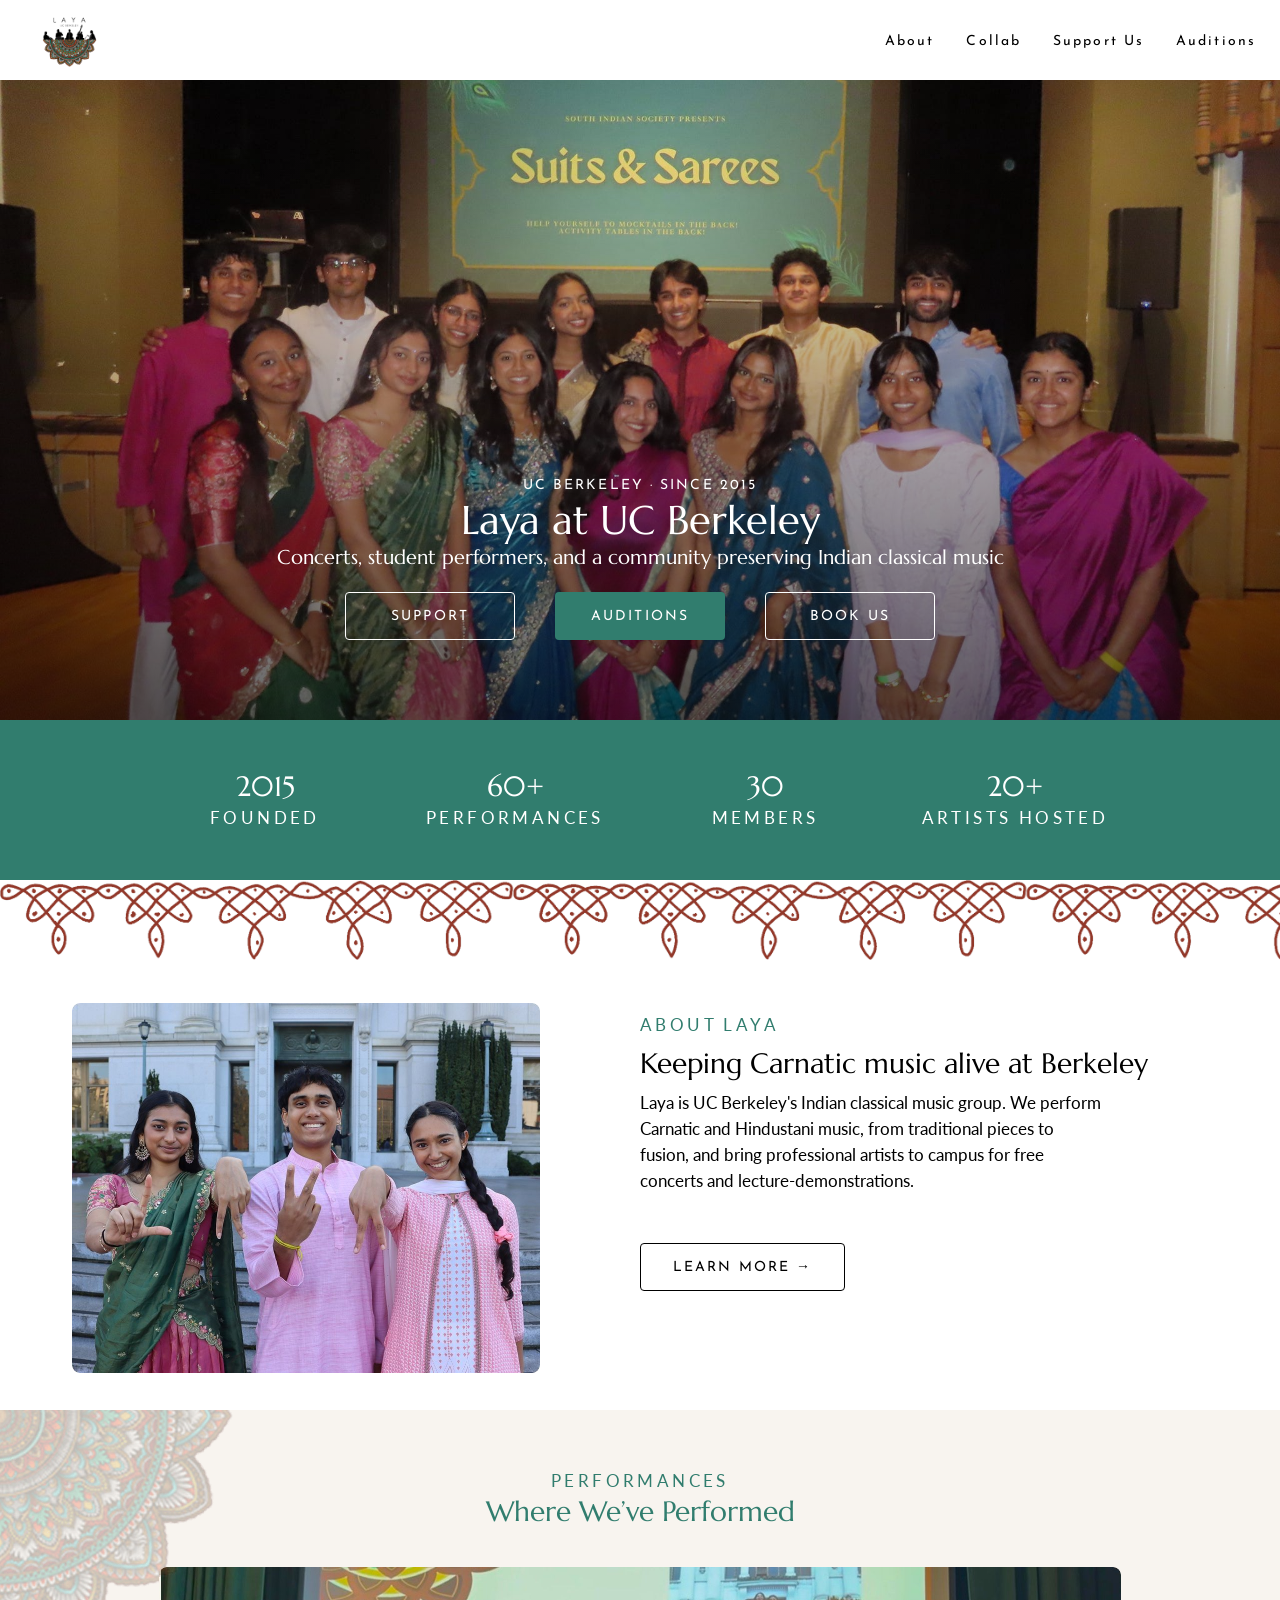
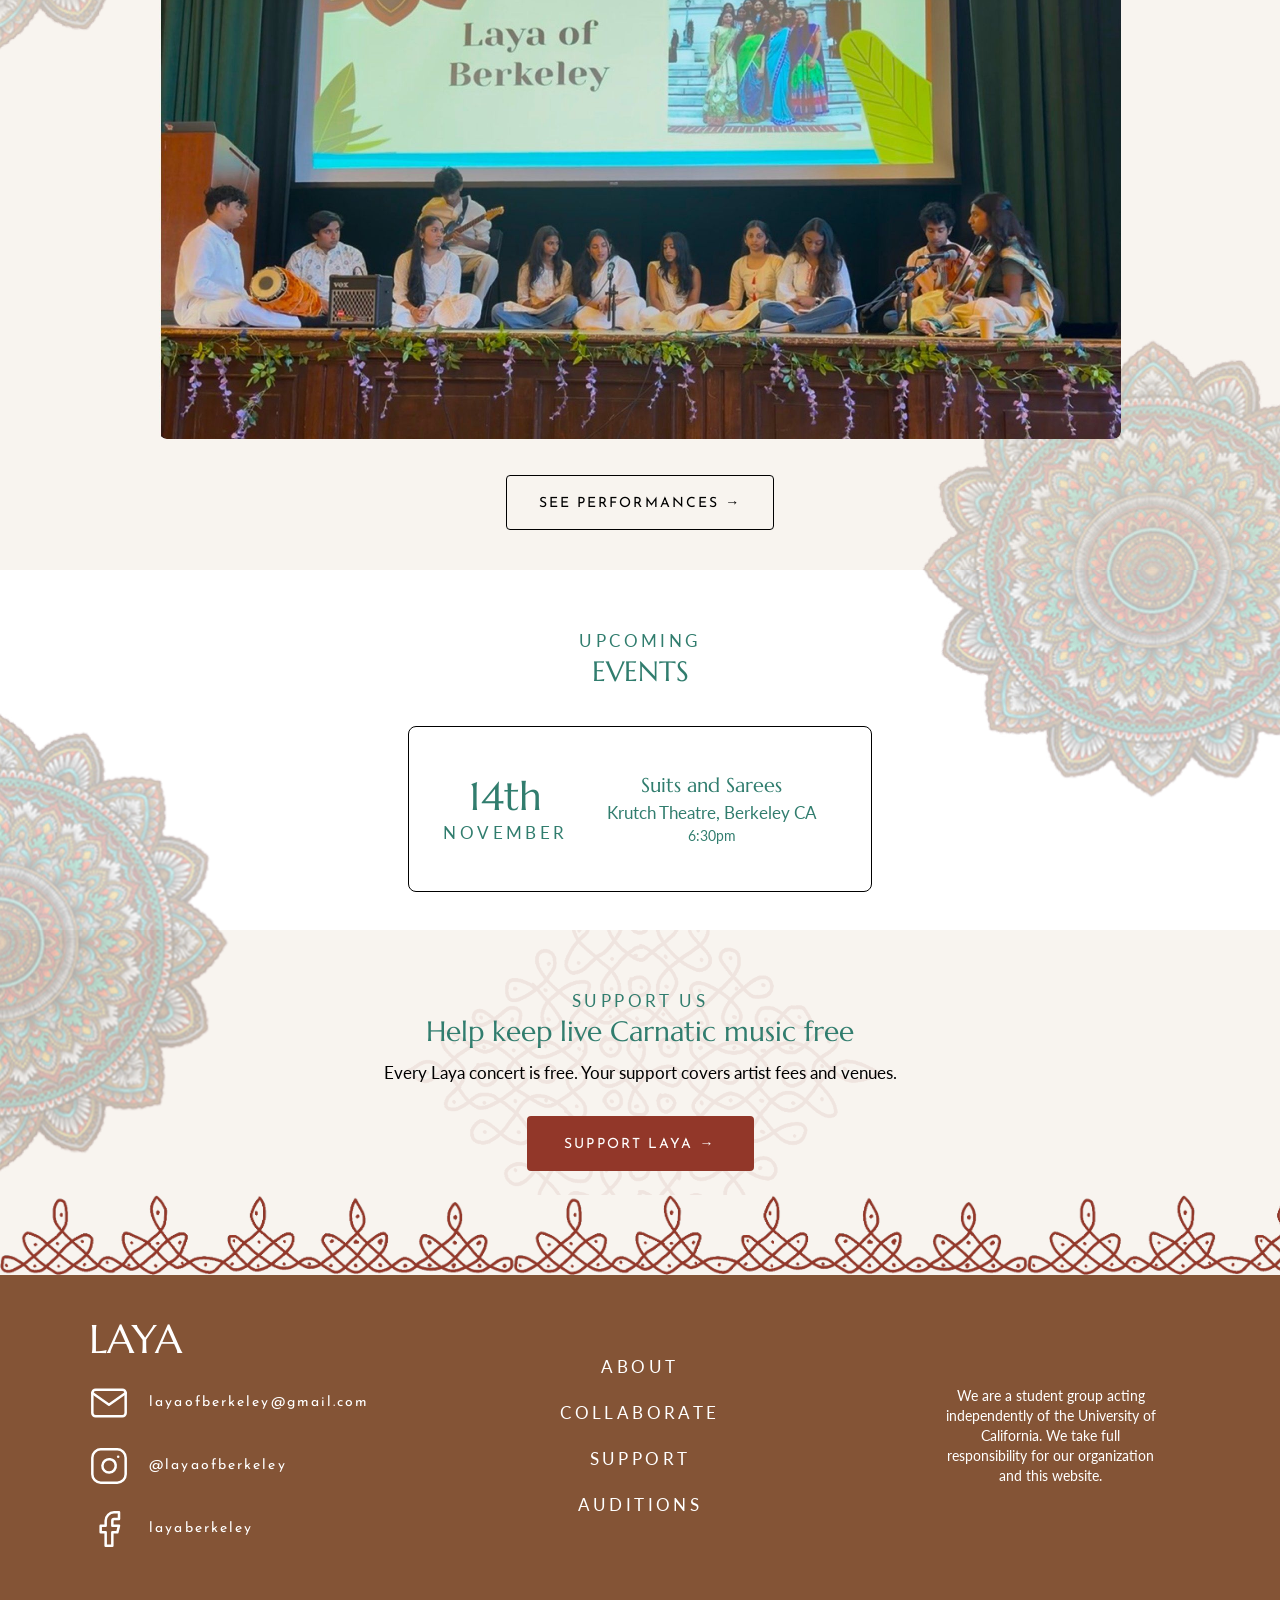
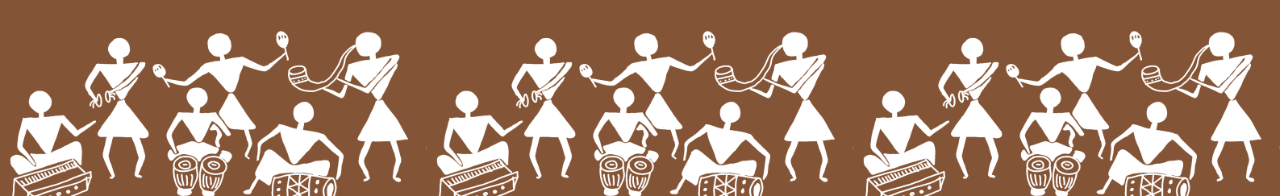
==== commit f6466045: "Home: use the Suits & Sarees group photo as the hero cover Co-Authored-By: Claude Opus 5.5 <noreply@" ====
--- a/index.html
+++ b/index.html
@@ -39,7 +39,7 @@
   <main>
     <!-- ===== Hero ===== -->
     <section class="hero">
-      <img class="hero__image" src="images/hero.jpg" alt="Laya members in saris standing together on the steps of a Berkeley campus building" width="2558" height="1846">
+      <img class="hero__image" src="images/hero-suits-sarees.jpg" alt="Laya members in saris and kurtas posing together at Suits &amp; Sarees" width="2048" height="1151">
       <div class="hero__content">
         <p class="eyebrow">UC Berkeley &middot; Since 2015</p>
         <h1 class="h1">Laya at UC Berkeley</h1>
--- a/styles.css
+++ b/styles.css
@@ -2265,3 +2265,467 @@
     aspect-ratio: 1279 / 880;
   }
 }
+
+/* ==========================================================================
+   12. Mobile system (≤767px) — the single source of truth for phone layout.
+   Loaded last so it overrides the per-page mobile rules above.
+   Spec: 20px side padding, 64px section spacing, H1 32 / H2 24 / body 16 /
+   labels 12, no horizontal scrolling.
+   ========================================================================== */
+@media (max-width: 767px) {
+  /* --- Safety net: nothing may be wider than the screen --- */
+  html,
+  body {
+    overflow-x: clip;
+  }
+
+  img,
+  video,
+  iframe {
+    max-width: 100%;
+  }
+
+  /* --- Type scale --- */
+  body,
+  .body {
+    font-size: 16px;
+    line-height: 24px;
+  }
+
+  .h1,
+  .past__youtube-text.h1,
+  .past__youtube-text .h1,
+  .upcoming__heading,
+  .support-card .h1 {
+    font-size: 32px;
+    line-height: 40px;
+  }
+
+  .h2,
+  .past__intro .h2 {
+    font-size: 24px;
+    line-height: 32px;
+  }
+
+  .label,
+  .eyebrow,
+  .stats__label,
+  .board__role {
+    font-size: 12px;
+    line-height: 18px;
+    letter-spacing: 0.16em;
+  }
+
+  .impact-card .body {
+    font-size: 16px;
+    line-height: 24px;
+  }
+
+  /* Board names sit in small 2-up cards; keep them a step below H2 */
+  .board__name {
+    font-size: 20px;
+    line-height: 28px;
+  }
+
+  /* --- Section spacing: 64px top/bottom, 20px sides --- */
+  .about__inner,
+  .performances__inner,
+  .events__inner,
+  .support__inner,
+  .about-intro .page-intro__inner,
+  .support-intro .page-intro__inner,
+  .carnatic__inner,
+  .story__inner,
+  .board__inner,
+  .auditions-band__inner,
+  .trusted__inner,
+  .past__inner,
+  .styles__inner,
+  .bookings__inner,
+  .impact__inner {
+    padding: 64px 20px;
+  }
+
+  /* Sections that open with a kolam strip: 64px of space below the strip */
+  .upcoming__inner,
+  .ways__inner {
+    padding: 120px 20px 64px;
+  }
+
+  /* Bookings: the two overlapping hanging borders are replaced by one
+     continuous kolam strip (same as Upcoming / Ways to support) */
+  .bookings .kolam-border { display: none; }
+
+  .bookings::before {
+    content: "";
+    position: absolute;
+    top: 0;
+    left: 0;
+    right: 0;
+    height: 56px;
+    background: url("images/kolam-border.png") repeat-x left top / auto 56px;
+  }
+
+  .bookings__inner {
+    padding-top: 120px;
+  }
+
+  .culture__inner {
+    padding: 0 20px 64px;
+  }
+
+  .culture .label {
+    padding-top: 64px;
+  }
+
+  .stats__list {
+    padding: 32px 20px;
+  }
+
+  .site-nav__inner {
+    padding: 0 10px 0 20px;
+  }
+
+  /* --- Hero (Home + Collaborate): ~70% of the screen, readable text,
+         full-width stacked buttons --- */
+  .hero,
+  .collab-hero {
+    min-height: 70vh;
+    min-height: 70svh;
+  }
+
+  .hero {
+    padding: 0 20px 40px;
+  }
+
+  .collab-hero__content {
+    width: 100%;
+    padding: 0 20px 40px;
+  }
+
+  .hero::before,
+  .collab-hero::before {
+    background: linear-gradient(to bottom, rgba(0, 0, 0, 0) 20%, rgba(0, 0, 0, 0.55) 55%, rgba(0, 0, 0, 0.8) 100%);
+  }
+
+  .hero__content,
+  .collab-hero__content {
+    text-shadow: 0 1px 8px rgba(0, 0, 0, 0.45);
+  }
+
+  .hero .subheading {
+    margin-top: 8px;
+  }
+
+  .hero__actions,
+  .collab-hero__actions {
+    flex-direction: column;
+    align-items: stretch;
+    gap: 12px;
+    margin-top: 24px;
+  }
+
+  .hero__actions .btn,
+  .collab-hero__actions .btn,
+  .collab-hero__actions .btn--wide {
+    width: 100%;
+    min-width: 0;
+    text-shadow: none;
+  }
+
+  /* Buttons never force a row wider than the screen */
+  .btn,
+  .btn--lg {
+    min-width: 0;
+    max-width: 100%;
+  }
+
+  /* --- Stats: 2×2 --- */
+  .stats__list {
+    grid-template-columns: repeat(2, minmax(0, 1fr));
+    row-gap: 28px;
+  }
+
+  /* --- Two-column sections stack: photo on top, text below --- */
+  .about__inner,
+  .carnatic__inner,
+  .story__grid,
+  .past__youtube,
+  .ways__grid {
+    grid-template-columns: minmax(0, 1fr);
+    row-gap: 28px;
+  }
+
+  .carnatic__image {
+    order: -1;
+  }
+
+  .story__grid {
+    margin-top: 24px;
+  }
+
+  /* Support page: each photo sits above its card */
+  .ways__photo--donate {
+    order: -1;
+    margin-top: 0;
+    margin-bottom: 24px;
+  }
+
+  .ways__col--left {
+    padding-top: 32px;
+  }
+
+  .ways__col--right {
+    margin-top: 64px;
+  }
+
+  .support-card,
+  .support-card--donate,
+  .support-card--sponsor {
+    width: 100%;
+    margin-left: 0;
+  }
+
+  .ways__photo--group {
+    margin-bottom: 24px;
+  }
+
+  .support-card--sponsor {
+    margin-top: 0;
+  }
+
+  /* --- Card rows --- */
+  .styles__list,
+  .steps {
+    grid-template-columns: minmax(0, 1fr);
+    max-width: none;
+  }
+
+  .board__list,
+  .impact__list {
+    grid-template-columns: repeat(2, minmax(0, 1fr));
+  }
+
+  .event-card {
+    max-width: none;
+  }
+
+  /* --- Images: fill the width, keep aspect ratio --- */
+  .about__image,
+  .carnatic__image,
+  .story__image,
+  .performances__image,
+  .ways__photo--donate,
+  .ways__photo--group,
+  .past__item,
+  .past__item img {
+    width: 100%;
+    height: auto;
+  }
+
+  .ways__photo--group {
+    aspect-ratio: 554 / 643;
+  }
+
+  /* Club culture gallery: [wide] [small small] [small small] — no gaps */
+  .culture__photo--1,
+  .culture__photo--2,
+  .culture__photo--3,
+  .culture__photo--4,
+  .culture__photo--5 {
+    order: 0;
+  }
+
+  .culture__photo--4,
+  .culture__photo--5 {
+    grid-column: span 1;
+    height: 220px;
+  }
+
+  /* --- Half-mandalas: shrunk and tucked into corners, flat edge on the
+         section edge, clear of the text (sized for ~390px phones).
+         The art is a 589×1095 half; rotated ones occupy a box twice as wide
+         as tall, hence the negative offsets that put the flat edge flush. --- */
+  .mandala {
+    width: 110px;
+  }
+
+  /* Home: Performances */
+  .performances .mandala { width: 110px; }
+  .performances .mandala--top-left { top: -100px; left: 0; }
+  /* These two halves meet at the Performances / Events boundary to form one
+     full mandala: same width, same horizontal centre (the right screen
+     edge), each flat edge flush with the boundary. Box is 100×186, so
+     (186 − 100) / 2 = 43px puts the rotated flat edge on the section edge. */
+  .performances .mandala--bottom-right { top: auto; bottom: -43px; right: -50px; width: 100px; }
+  .performances__inner { padding-bottom: 80px; }
+
+  /* Home: Upcoming events (flat edge along the top, right corner) */
+  .events .mandala--flat-top { top: -43px; right: -50px; width: 100px; }
+
+  /* Home: the one spanning Events → Support, peeking from the left edge
+     in the gap between the two sections */
+  .events-support > .mandala { top: 330px; left: 0; width: 72px; }
+
+  /* About intro */
+  .about-intro .mandala--about-top-left { top: -110px; left: -80px; width: 150px; }
+  .about-intro .mandala--about-bottom-right { top: auto; bottom: -39px; right: -30px; width: 90px; }
+
+  /* Collaborate: For Artists card (two stacked copies at each corner) */
+  .for-artists { padding-bottom: 48px; }
+  .for-artists .mandala { width: 90px; }
+  .for-artists .mandala--flat-top { top: -39px; left: auto; right: -40px; }
+  .for-artists .mandala--flat-bottom { top: auto; bottom: -39px; left: -40px; }
+
+  /* --- Diamond kolams: kept, shrunk, and centred as faint watermarks
+         behind their heading (as on desktop). --- */
+  .kolam-bg {
+    width: 300px;
+  }
+
+  .carnatic .kolam-diamond,
+  .story .kolam-diamond,
+  .past__youtube .kolam-diamond,
+  .support-card .kolam-diamond,
+  .support-card--sponsor .kolam-diamond,
+  .ways__thanks .kolam-diamond {
+    left: 50%;
+    right: auto;
+    bottom: auto;
+    width: 220px;
+    transform: translateX(-50%);
+  }
+
+  /* Carnatic: photo is on top now, so sit behind the heading below it */
+  /* Carnatic: the kolam is drawn behind the text block itself so it stays
+     centred on the heading + paragraph at any width */
+  .carnatic .kolam-diamond { display: none; }
+  .carnatic__text::before {
+    content: "";
+    position: absolute;
+    z-index: -1;
+    top: 50%;
+    left: 50%;
+    width: 260px;
+    aspect-ratio: 968 / 886;
+    background: url("images/kolam-diamond.png") center / contain no-repeat;
+    opacity: 0.33;
+    transform: translate(-50%, -50%);
+    pointer-events: none;
+  }
+  .story .kolam-diamond { top: 8px; width: 200px; }
+  /* Donate / Sponsor cards and "Thank you": kolam dead-centre in the block,
+     with the text kept above it */
+  .support-card .kolam-diamond,
+  .support-card--sponsor .kolam-diamond,
+  .ways__thanks .kolam-diamond {
+    top: 50%;
+    transform: translate(-50%, -50%);
+  }
+
+  .support-card > *:not(.kolam-diamond) {
+    position: relative;
+    z-index: 1;
+  }
+
+  /* YouTube: drawn behind the headline itself so it stays centred on it */
+  .past__youtube .kolam-diamond { display: none; }
+  .past__youtube-text::before {
+    content: "";
+    position: absolute;
+    z-index: -1;
+    top: 50%;
+    left: 50%;
+    width: 240px;
+    aspect-ratio: 968 / 886;
+    background: url("images/kolam-diamond.png") center / contain no-repeat;
+    transform: translate(-50%, -50%);
+    pointer-events: none;
+  }
+
+  /* Club Culture: three kolams in a row, centred behind the heading and
+     paragraph (not the teal label) */
+  .culture__kolams { display: none; }
+  .culture__text::before {
+    content: "";
+    position: absolute;
+    z-index: -1;
+    top: 50%;
+    left: 50%;
+    width: 100vw;
+    height: 170px;
+    background:
+      url("images/kolam-diamond.png") left 50% / auto 100% no-repeat,
+      url("images/kolam-diamond.png") center 50% / auto 100% no-repeat,
+      url("images/kolam-diamond.png") right 50% / auto 100% no-repeat;
+    opacity: 0.8;
+    transform: translate(-50%, -50%);
+    pointer-events: none;
+  }
+
+  /* --- Footer: stacked and centred; Warli art scaled to fit, uncropped --- */
+  .site-footer__inner {
+    padding: 48px 20px 24px;
+  }
+
+  .site-footer__disclaimer {
+    max-width: 300px;
+  }
+
+  .site-footer__art {
+    height: auto;
+    aspect-ratio: 1058 / 432;
+    background-repeat: no-repeat;
+    background-position: center bottom;
+    background-size: 100% auto;
+  }
+}
+
+/* Home hero on tablet/desktop: the cover photo (2048×1151) is wide and the
+   group stands almost edge to edge, so keep the hero a wide 2:1 band
+   (capped at the old 923px) instead of a tall box that crops people off the
+   sides. Anchor near the bottom so the top of the projector screen gets
+   trimmed, not the group. */
+@media (min-width: 768px) {
+  .hero {
+    min-height: min(50vw, 923px);
+  }
+
+  .hero__image {
+    object-position: center 90%;
+  }
+}
+
+/* Home hero on phones: the group photo is wide (2048×1151) and people run
+   almost edge to edge, so a tall cover crop cuts the sides off. Show the
+   whole photo at full width instead, fade its bottom (the saris, below the
+   faces) into deep brown, and set the text and buttons on that. */
+@media (max-width: 767px) {
+  .hero {
+    --hero-photo-h: calc(100vw * 1151 / 2048);
+    display: block;
+    min-height: 0;
+    padding: calc(var(--hero-photo-h) - 64px) 20px 40px;
+    background: var(--brown);
+  }
+
+  .hero__image {
+    inset: 0 0 auto;
+    height: var(--hero-photo-h);
+    object-fit: cover;
+    object-position: center;
+  }
+
+  .hero::before {
+    inset: 0 0 auto;
+    height: var(--hero-photo-h);
+    background: linear-gradient(to bottom,
+      rgba(63, 31, 21, 0) 55%,
+      rgba(63, 31, 21, 0.75) 82%,
+      var(--brown) 100%);
+  }
+
+  .hero__content {
+    position: relative;
+  }
+}
